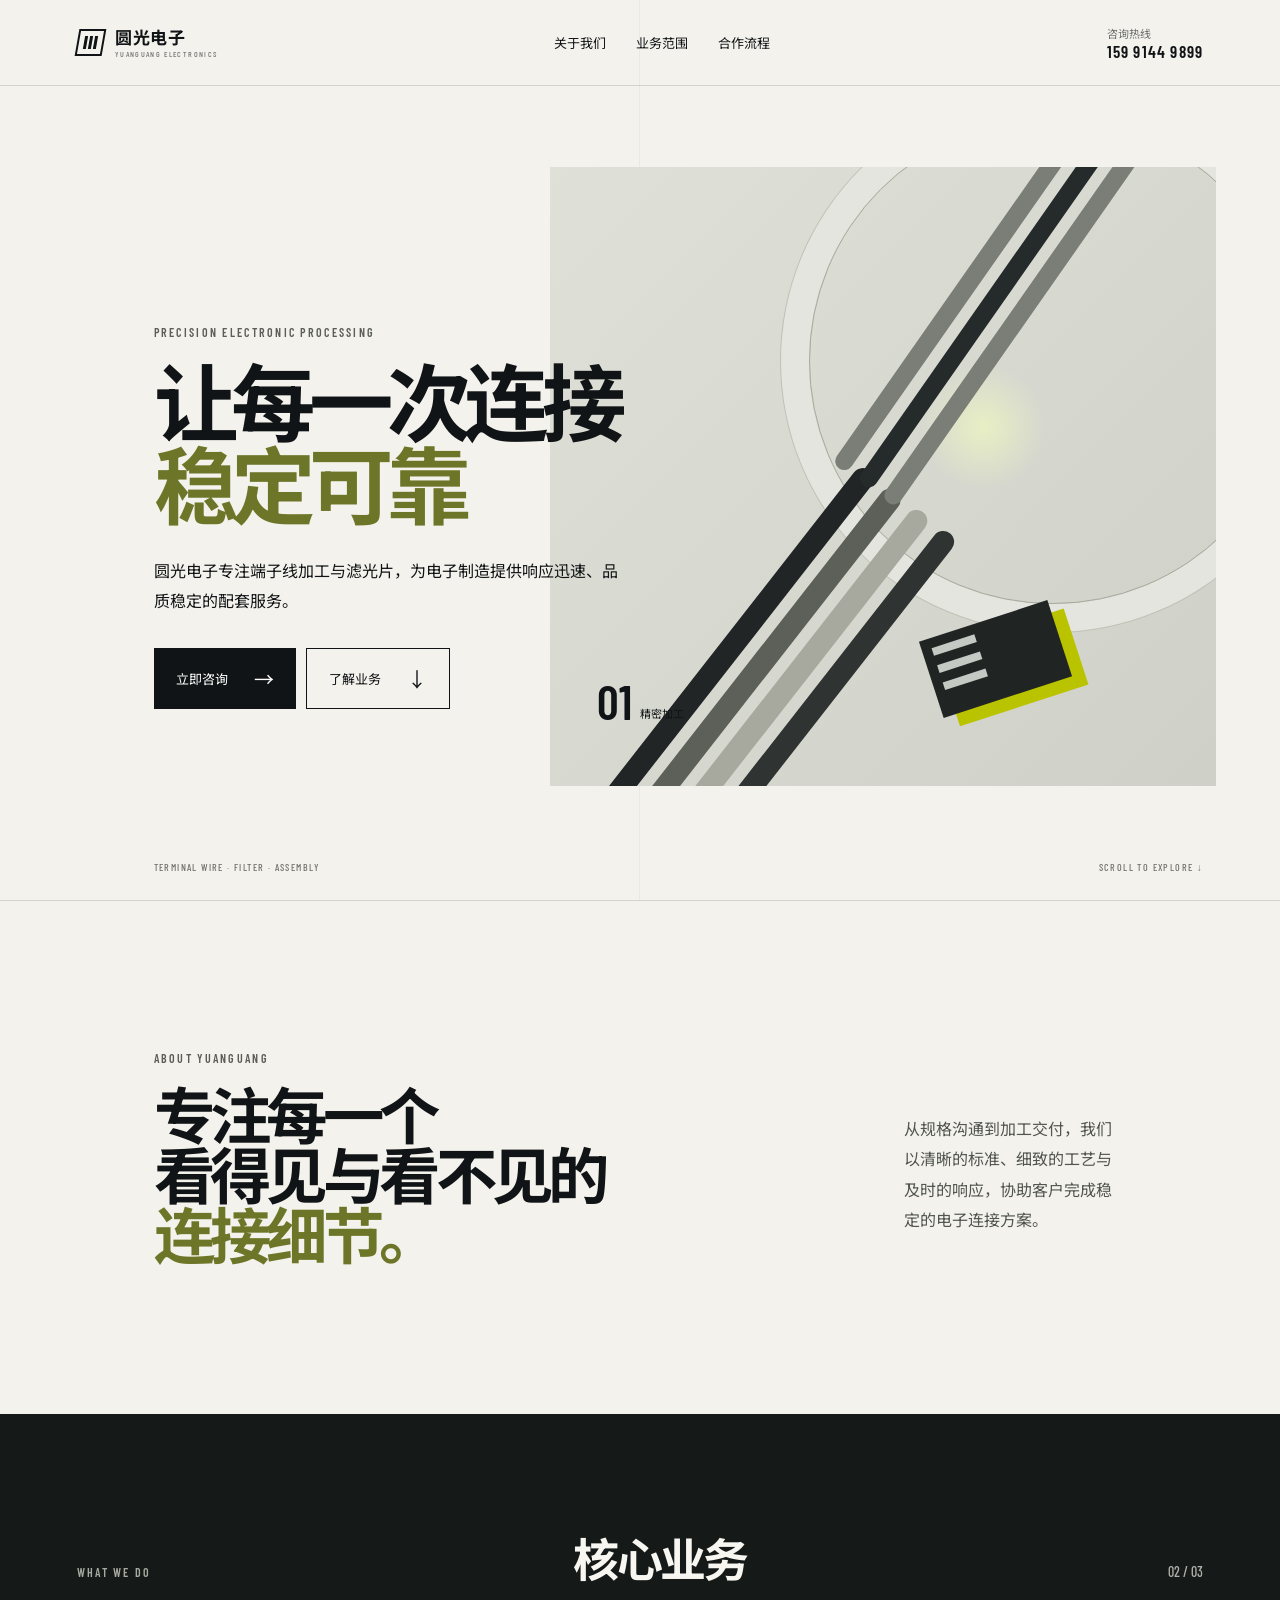
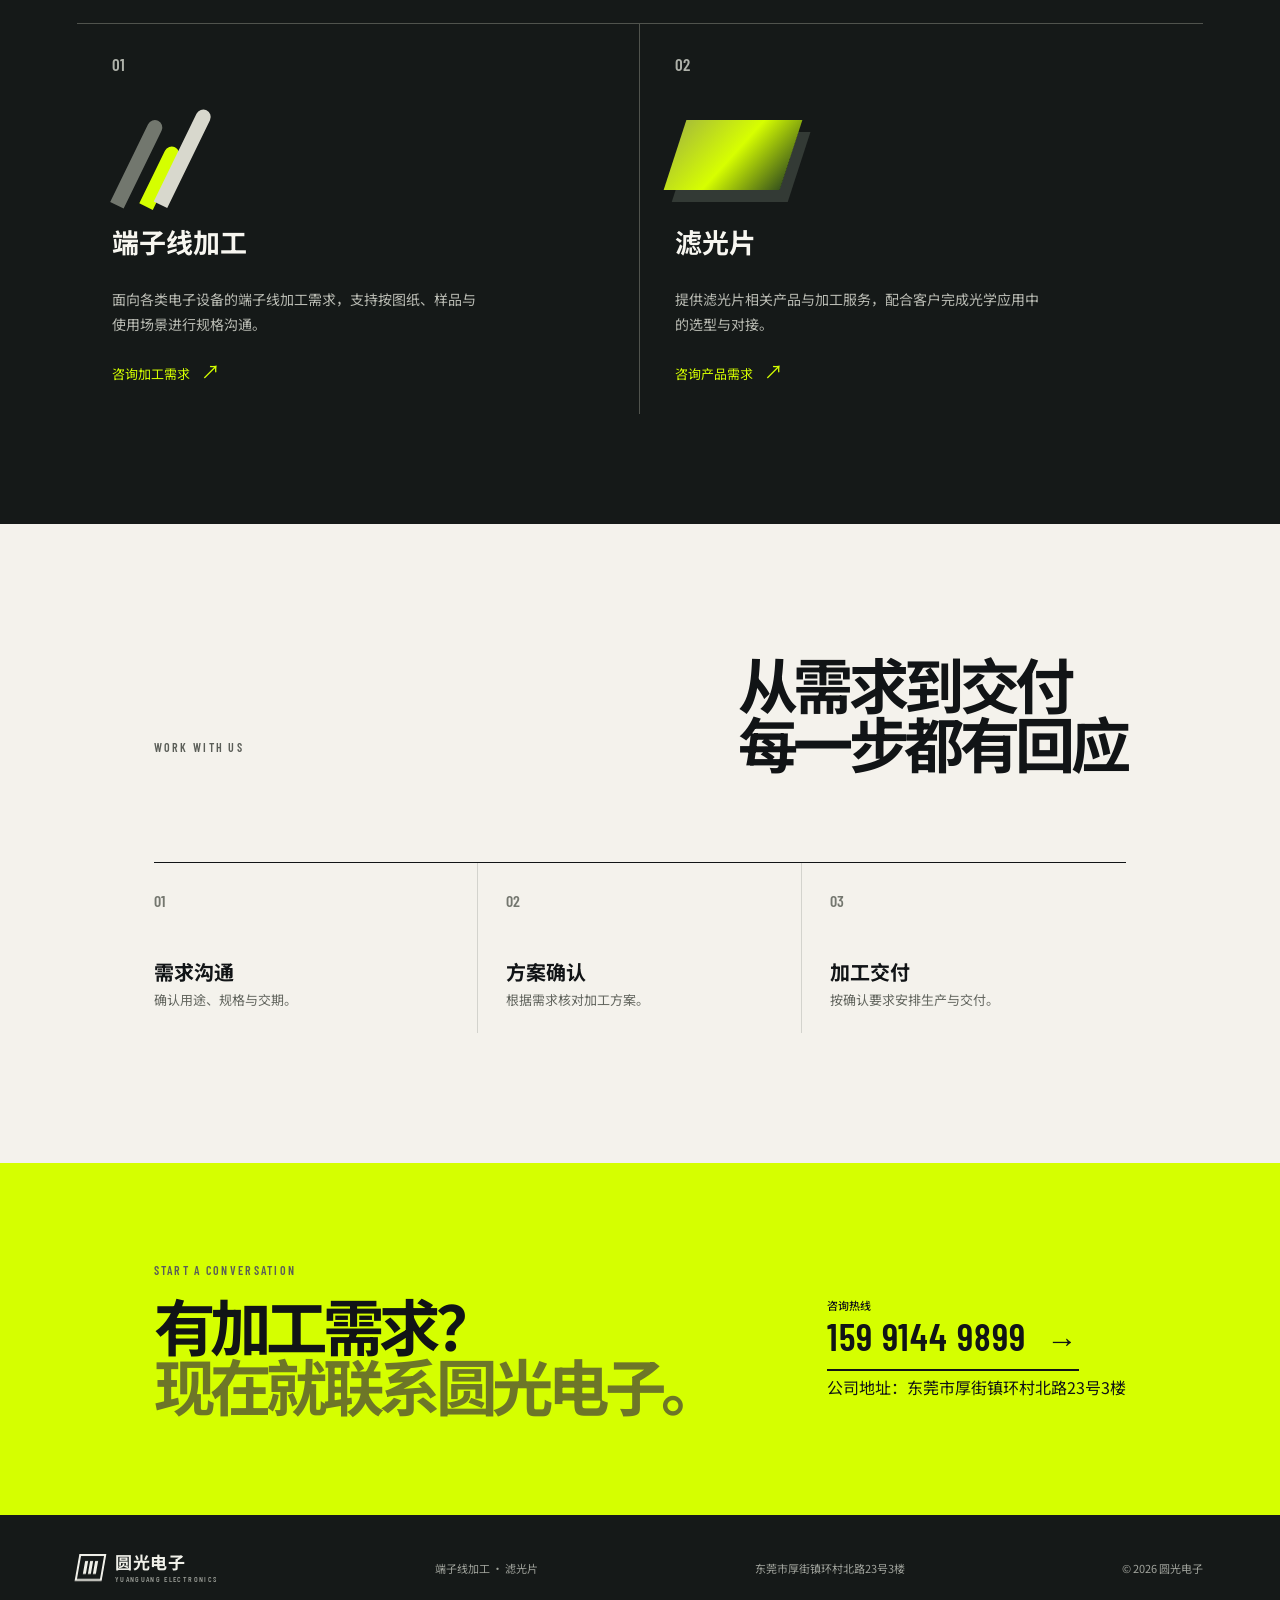
==== public/index.html @ ad180b0f "refactor: make public/ the deployable static site - move templates/ and static/ into public/, so the" ====
<!doctype html>
<html lang="zh-CN">
<head>
  <meta charset="utf-8">
  <meta name="viewport" content="width=device-width, initial-scale=1">
  <meta name="description" content="圆光电子专注端子线加工与滤光片，为电子制造提供稳定可靠的配套服务。">
  <title>圆光电子｜端子线加工 · 滤光片</title>
  <meta name="theme-color" content="#f4f2ec">
  <meta property="og:type" content="website">
  <meta property="og:site_name" content="圆光电子">
  <meta property="og:title" content="圆光电子｜端子线加工 · 滤光片">
  <meta property="og:description" content="圆光电子专注端子线加工与滤光片，为电子制造提供响应迅速、品质稳定的配套服务。">
  <meta property="og:locale" content="zh_CN">
  <script type="application/ld+json">
  {
    "@context": "https://schema.org",
    "@type": "LocalBusiness",
    "name": "圆光电子",
    "description": "端子线加工与滤光片，为电子制造提供配套服务。",
    "telephone": "+86-159-9144-9899",
    "address": {
      "@type": "PostalAddress",
      "addressCountry": "CN",
      "addressRegion": "广东省",
      "addressLocality": "东莞市",
      "streetAddress": "厚街镇环村北路23号3楼"
    }
  }
  </script>
  <link rel="icon" href="/static/favicon.svg" type="image/svg+xml">
  <link rel="preconnect" href="https://fonts.googleapis.com">
  <link rel="preconnect" href="https://fonts.gstatic.com" crossorigin>
  <link href="https://fonts.googleapis.com/css2?family=Barlow+Condensed:wght@500;600;700&family=Noto+Sans+SC:wght@400;500;600;700&display=swap" rel="stylesheet">
  <link rel="stylesheet" href="/static/style.css">
</head>
<body>
  <div class="page-grid"></div>
  <header class="site-header">
    <a class="brand" href="#top" aria-label="圆光电子首页">
      <span class="brand-mark"><i></i><i></i><i></i></span>
      <span>圆光电子 <small>YUANGUANG ELECTRONICS</small></span>
    </a>
    <nav aria-label="主导航">
      <a href="#about">关于我们</a><a href="#services">业务范围</a><a href="#process">合作流程</a>
    </nav>
    <a class="header-phone" href="tel:15991449899">咨询热线 <b>159 9144 9899</b></a>
  </header>

  <main id="top">
    <section class="hero">
      <div class="hero-copy">
        <p class="eyebrow">PRECISION ELECTRONIC PROCESSING</p>
        <h1>让每一次连接<br><em>稳定可靠</em></h1>
        <p class="intro">圆光电子专注端子线加工与滤光片，为电子制造提供响应迅速、品质稳定的配套服务。</p>
        <div class="hero-actions">
          <a class="button primary" href="tel:15991449899">立即咨询 <span>→</span></a>
          <a class="button quiet" href="#services">了解业务 <span>↓</span></a>
        </div>
      </div>
      <div class="hero-visual" aria-hidden="true">
        <div class="orb"></div>
        <div class="cable cable-a"><span></span><span></span><span></span><span></span></div>
        <div class="cable cable-b"><span></span><span></span><span></span></div>
        <div class="terminal"><div></div><div></div><div></div></div>
        <div class="measure"><b>01</b><span>精密加工</span></div>
      </div>
      <div class="hero-footer"><span>TERMINAL WIRE · FILTER · ASSEMBLY</span><span>SCROLL TO EXPLORE ↓</span></div>
    </section>

    <section class="statement" id="about">
      <p class="eyebrow">ABOUT YUANGUANG</p>
      <div><h2>专注每一个<br>看得见与看不见的<br><strong>连接细节。</strong></h2><p>从规格沟通到加工交付，我们以清晰的标准、细致的工艺与及时的响应，协助客户完成稳定的电子连接方案。</p></div>
    </section>

    <section class="services" id="services">
      <div class="section-title"><p class="eyebrow">WHAT WE DO</p><h2>核心业务</h2><span>02 / 03</span></div>
      <div class="service-list">
        <article class="service-card"><div class="number">01</div><div class="service-icon wire-icon"><i></i><i></i><i></i></div><h3>端子线加工</h3><p>面向各类电子设备的端子线加工需求，支持按图纸、样品与使用场景进行规格沟通。</p><a href="tel:15991449899">咨询加工需求 <span>↗</span></a></article>
        <article class="service-card featured"><div class="number">02</div><div class="service-icon filter-icon"><i></i></div><h3>滤光片</h3><p>提供滤光片相关产品与加工服务，配合客户完成光学应用中的选型与对接。</p><a href="tel:15991449899">咨询产品需求 <span>↗</span></a></article>
      </div>
    </section>

    <section class="process" id="process">
      <div class="process-heading"><p class="eyebrow">WORK WITH US</p><h2>从需求到交付<br>每一步都有回应</h2></div>
      <ol><li><span>01</span><h3>需求沟通</h3><p>确认用途、规格与交期。</p></li><li><span>02</span><h3>方案确认</h3><p>根据需求核对加工方案。</p></li><li><span>03</span><h3>加工交付</h3><p>按确认要求安排生产与交付。</p></li></ol>
    </section>

    <section class="contact">
      <div><p class="eyebrow">START A CONVERSATION</p><h2>有加工需求？<br><em>现在就联系圆光电子。</em></h2></div>
      <div><a href="tel:15991449899" class="contact-number"><span>咨询热线</span>159 9144 9899 <b>→</b></a><p class="address">公司地址：东莞市厚街镇环村北路23号3楼</p></div>
    </section>
  </main>
  <footer><a class="brand" href="#top"><span class="brand-mark"><i></i><i></i><i></i></span><span>圆光电子 <small>YUANGUANG ELECTRONICS</small></span></a><p>端子线加工 · 滤光片</p><p>东莞市厚街镇环村北路23号3楼</p><p>© 2026 圆光电子</p></footer>
</body>
</html>
---- static/style.css ----
:root{--ink:#111416;--paper:#f4f2ec;--acid:#d5ff00;--muted:#6c706c;--line:#d3d3cd}*{box-sizing:border-box}html{scroll-behavior:smooth}body{margin:0;background:var(--paper);color:var(--ink);font-family:"Noto Sans SC",sans-serif}.page-grid{position:fixed;inset:0;pointer-events:none;opacity:.22;background:linear-gradient(90deg,transparent 0,transparent calc(50% - 1px),#c5c6bd calc(50% - 1px),#c5c6bd 50%,transparent 50%),linear-gradient(#fff0 0 92%,#dadad4 92% 92.1%,#fff0 92.1%);background-size:100% 100%,100% 66px}.site-header{height:86px;display:flex;align-items:center;justify-content:space-between;padding:0 clamp(22px,6vw,94px);border-bottom:1px solid var(--line);position:relative;z-index:1}.brand{display:flex;align-items:center;gap:11px;color:inherit;text-decoration:none;font-size:17px;font-weight:700;letter-spacing:.05em;line-height:1}.brand small{display:block;color:#777;margin-top:5px;font:500 8px/1 "Barlow Condensed",sans-serif;letter-spacing:.17em}.brand-mark{width:27px;height:27px;border:2px solid var(--ink);display:flex;align-items:center;justify-content:center;gap:2px;transform:skew(-10deg)}.brand-mark i{width:3px;height:13px;background:var(--ink)}nav{display:flex;gap:30px}nav a{color:var(--ink);text-decoration:none;font-size:13px}.header-phone{font-size:11px;text-decoration:none;color:var(--muted)}.header-phone b{font:600 17px "Barlow Condensed",sans-serif;color:var(--ink);display:block;letter-spacing:.07em}.hero{min-height:calc(100vh - 86px);padding:clamp(60px,10vh,130px) clamp(22px,12vw,190px) 42px;position:relative;overflow:hidden;display:flex;align-items:center}.hero-copy{position:relative;z-index:1;width:min(660px,60%)}.eyebrow{font:600 12px "Barlow Condensed",sans-serif;letter-spacing:.19em;color:#5b5e58;margin:0 0 18px}.hero h1,.statement h2,.process h2,.contact h2{font-size:clamp(48px,6.6vw,105px);line-height:.98;letter-spacing:-.075em;margin:0;font-weight:700}.hero h1 em,.contact h2 em{font-style:normal;color:#6d7628}.intro{font-size:16px;line-height:1.9;max-width:465px;margin:32px 0}.hero-actions{display:flex;gap:10px}.button{padding:15px 22px;text-decoration:none;font-size:13px;display:flex;align-items:center;gap:26px}.button span{font-size:20px}.primary{background:var(--ink);color:white}.quiet{border:1px solid var(--ink);color:var(--ink)}.hero-visual{position:absolute;right:5%;width:52vw;height:76%;min-height:430px;top:10%;background:radial-gradient(circle at 65% 42%,#e8efc4,transparent 11%),linear-gradient(135deg,#dfe1d8,#cfd0c7);overflow:hidden}.orb{width:38vw;height:38vw;max-width:560px;max-height:560px;border:1px solid #a7aa9b;border-radius:50%;position:absolute;right:-12%;top:-8%;box-shadow:0 0 0 28px #e5e5df,0 0 0 29px #bfc2b6}.cable{position:absolute;display:flex;gap:12px}.cable span{display:block;width:22px;background:#212526;border-radius:15px}.cable-a{height:76%;bottom:-22%;left:23%;transform:rotate(38deg)}.cable-a span:nth-child(1){height:110%}.cable-a span:nth-child(2){height:85%;background:#5c6058}.cable-a span:nth-child(3){height:120%;background:#a7a99e}.cable-a span:nth-child(4){height:96%;background:#2f3433}.cable-b{height:72%;right:24%;top:-20%;transform:rotate(35deg)}.cable-b span{height:110%;width:18px;background:#7a7e76}.cable-b span:nth-child(2){background:#252a2a}.terminal{position:absolute;bottom:14%;right:23%;width:135px;height:80px;background:#202524;transform:rotate(-18deg);box-shadow:13px 13px 0 #bac300}.terminal div{height:8px;width:45px;background:#c4c9c4;margin:10px}.measure{position:absolute;left:7%;bottom:9%;display:flex;align-items:end;gap:8px}.measure b{font:600 48px "Barlow Condensed"}.measure span{font-size:11px;margin-bottom:9px}.hero-footer{position:absolute;bottom:27px;left:clamp(22px,12vw,190px);right:clamp(22px,6vw,94px);display:flex;justify-content:space-between;font:500 10px "Barlow Condensed";letter-spacing:.14em;color:#71736d}.statement{padding:150px clamp(22px,12vw,190px);border-top:1px solid var(--line)}.statement>div{display:grid;grid-template-columns:1.6fr .55fr;gap:8vw}.statement h2{font-size:clamp(37px,4.8vw,74px)}.statement h2 strong{color:#6d7628}.statement div>p{line-height:1.9;color:#51554f;padding-top:14px}.services{background:#151918;color:#f7f6f0;padding:110px clamp(22px,6vw,94px)}.services .eyebrow{color:#a7aaa0}.section-title{display:flex;align-items:baseline;justify-content:space-between;border-bottom:1px solid #50534d;padding-bottom:26px}.section-title h2{font-size:46px;margin:0;letter-spacing:-.06em}.section-title span{font:500 14px "Barlow Condensed";color:#afb1aa}.service-list{display:grid;grid-template-columns:1fr 1fr}.service-card{min-height:390px;padding:30px 35px;border-right:1px solid #50534d;position:relative;display:flex;flex-direction:column}.service-card:last-child{border:none}.number{font:600 17px "Barlow Condensed";color:#aeb1a9}.service-icon{height:110px;margin:26px 0 12px}.wire-icon{display:flex;align-items:end;gap:8px;padding-left:18px}.wire-icon i{height:94px;width:15px;background:#72776e;border-radius:9px 9px 0 0;transform:rotate(26deg)}.wire-icon i:nth-child(2){height:66px;background:var(--acid)}.wire-icon i:nth-child(3){height:105px;background:#d8d8cd}.filter-icon{display:flex;align-items:center}.filter-icon i{width:116px;height:70px;background:linear-gradient(120deg,#a9bf36,#d7ff00 50%,#38541c);transform:skew(-18deg);box-shadow:12px 12px 0 #333a35}.service-card h3{font-size:27px;margin:0 0 12px}.service-card p{max-width:370px;color:#b9bbb3;font-size:14px;line-height:1.8}.service-card a{color:var(--acid);font-size:13px;text-decoration:none;margin-top:auto}.service-card a span{font-size:19px;margin-left:8px}.process{padding:130px clamp(22px,12vw,190px)}.process-heading{display:flex;justify-content:space-between;align-items:end}.process h2{font-size:clamp(39px,4.7vw,70px)}.process ol{list-style:none;padding:0;margin:90px 0 0;display:grid;grid-template-columns:repeat(3,1fr);border-top:1px solid var(--ink)}.process li{padding:25px 25px 18px 0;border-right:1px solid var(--line);min-height:170px}.process li+li{padding-left:28px}.process li:last-child{border:none}.process li span{font:600 16px "Barlow Condensed";color:#74776f}.process h3{font-size:20px;margin:45px 0 4px}.process li p{font-size:13px;color:#63665f;margin:0}.contact{background:var(--acid);padding:100px clamp(22px,12vw,190px);display:flex;justify-content:space-between;align-items:end}.contact h2{font-size:clamp(40px,4.8vw,72px)}.contact-number{color:var(--ink);text-decoration:none;font:600 clamp(29px,3vw,47px) "Barlow Condensed";letter-spacing:.025em;border-bottom:2px solid var(--ink);padding-bottom:10px}.contact-number span{font:500 11px "Noto Sans SC";display:block;letter-spacing:0}.contact-number b{font-size:.8em;margin-left:12px}footer{background:#151918;color:#f0f0e9;padding:34px clamp(22px,6vw,94px);display:flex;align-items:center;justify-content:space-between}footer .brand-mark{border-color:#f0f0e9}footer .brand-mark i{background:#f0f0e9}footer .brand small{color:#a0a39c}footer p{font-size:11px;color:#a0a39c}
@media(max-width:760px){.site-header{height:70px}.site-header nav,.header-phone{display:none}.hero{min-height:640px;padding:70px 24px 70px;align-items:start}.hero-copy{width:100%}.hero h1{font-size:56px}.hero-visual{width:105vw;height:50%;right:-46%;top:47%;opacity:.82}.intro{font-size:14px;max-width:350px}.hero-footer{left:24px;right:24px}.hero-footer span:first-child{display:none}.statement{padding:85px 24px}.statement>div{display:block}.statement div>p{max-width:420px}.services{padding:75px 24px}.section-title h2{font-size:38px}.service-list{display:block}.service-card{min-height:335px;border-right:0;border-bottom:1px solid #50534d;padding:25px 0}.process{padding:80px 24px}.process-heading{display:block}.process ol{margin-top:50px;display:block}.process li,.process li+li{min-height:0;padding:20px 0;border-right:0;border-bottom:1px solid var(--line)}.process h3{margin:20px 0 4px}.contact{padding:75px 24px;display:block}.contact-number{display:inline-block;margin-top:45px;font-size:34px}footer{display:block}footer p{margin-top:22px}}
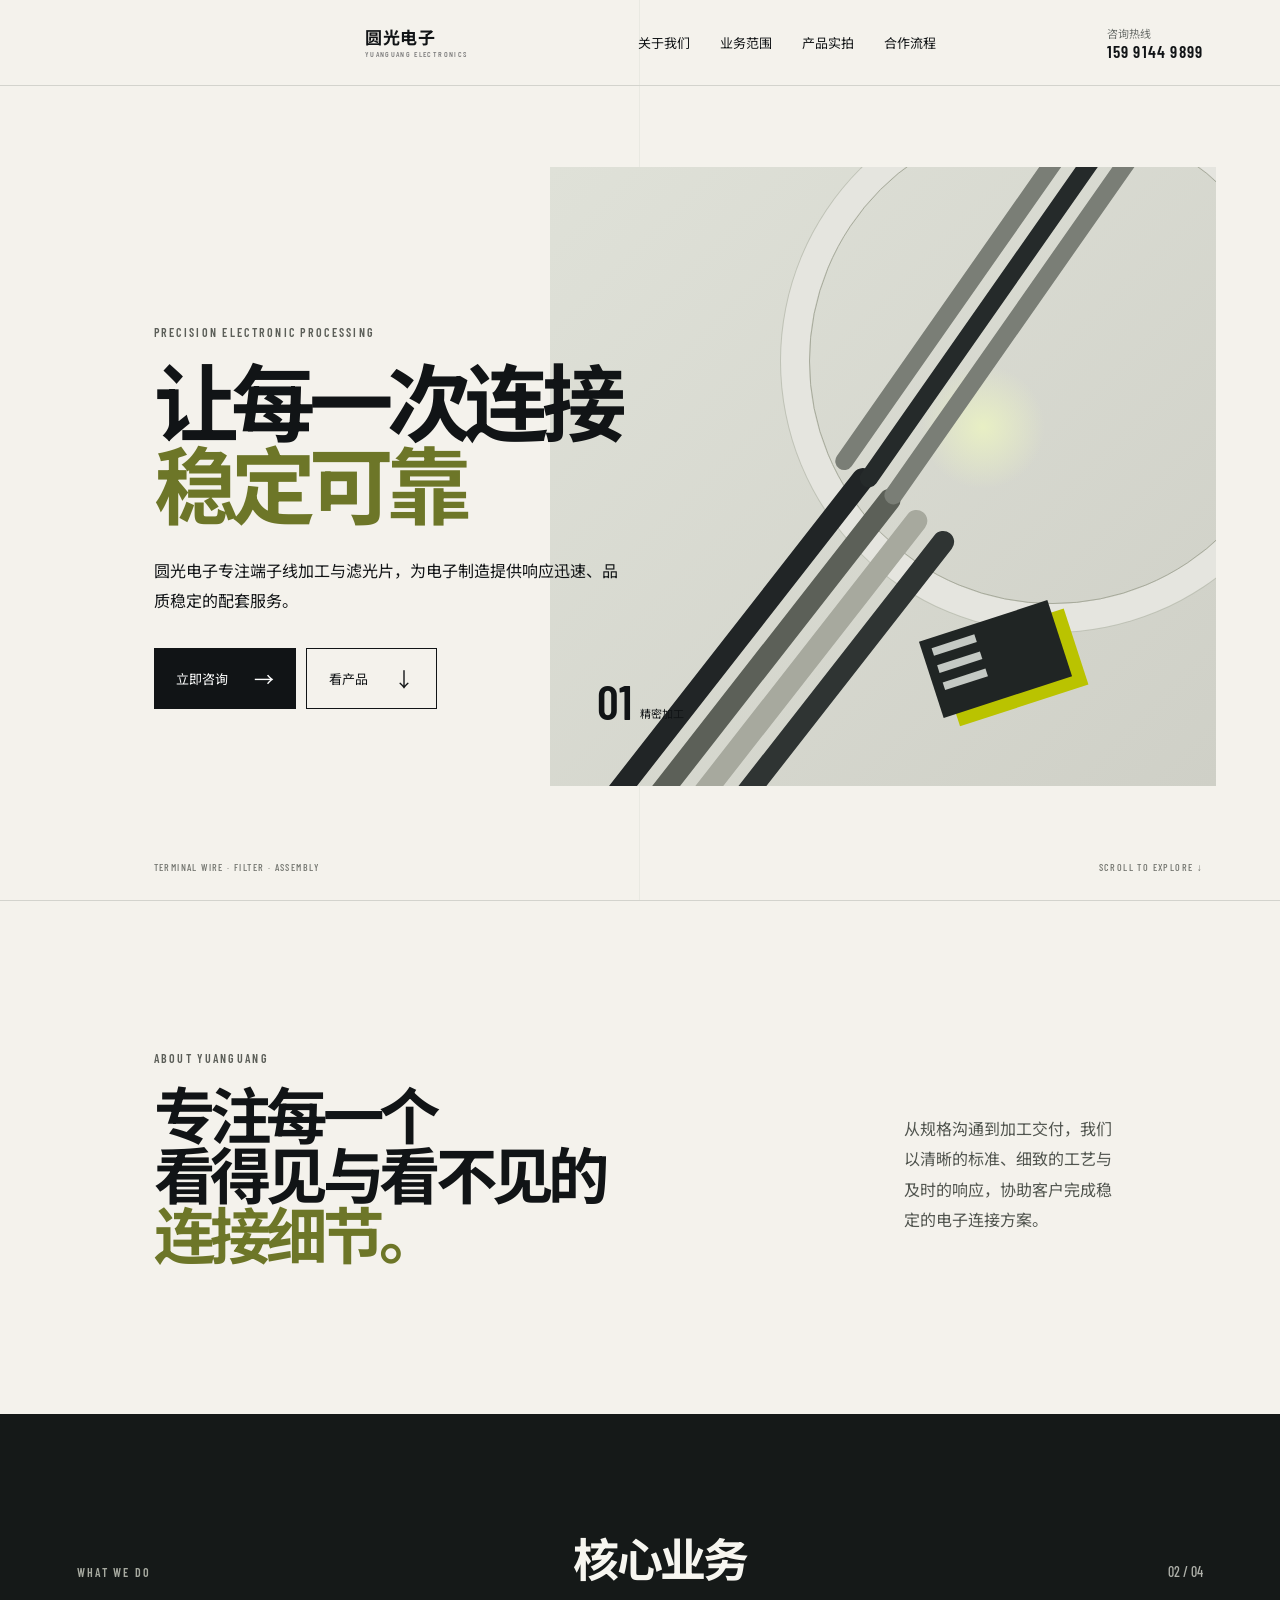
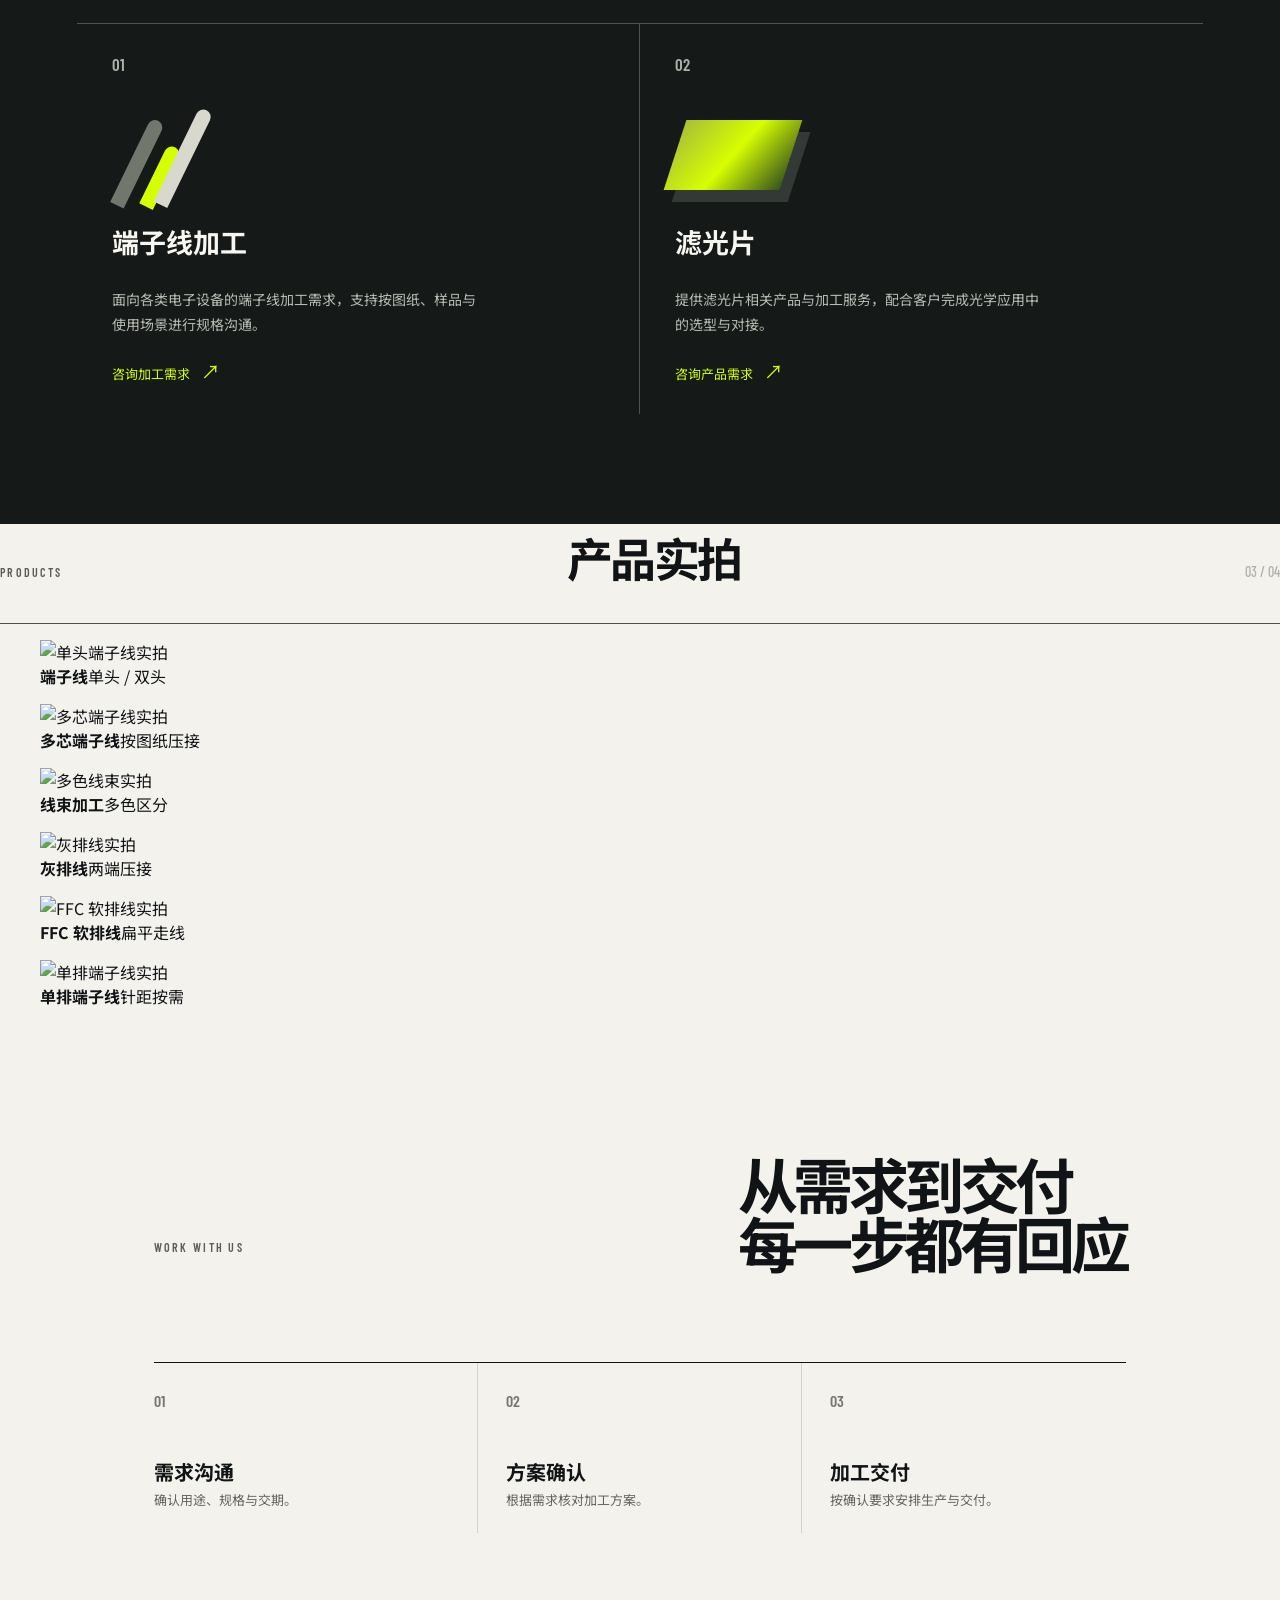
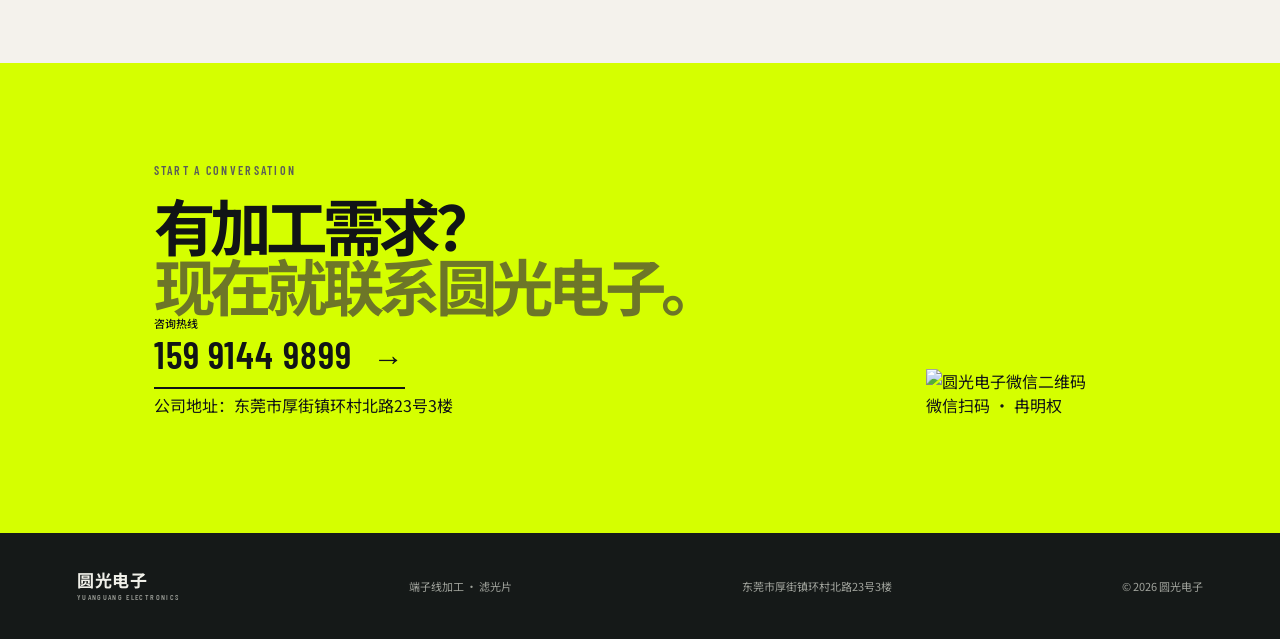
==== commit 783d4f93: "feat: add product photography, real logo and WeChat QR - process the WeChat exports into web assets:" ====
--- a/public/index.html
+++ b/public/index.html
@@ -1,16 +1,24 @@
-<!doctype html>
+﻿<!doctype html>
 <html lang="zh-CN">
 <head>
   <meta charset="utf-8">
   <meta name="viewport" content="width=device-width, initial-scale=1">
   <meta name="description" content="圆光电子专注端子线加工与滤光片，为电子制造提供稳定可靠的配套服务。">
   <title>圆光电子｜端子线加工 · 滤光片</title>
+  <link rel="canonical" href="https://yuanguang-r.com/">
   <meta name="theme-color" content="#f4f2ec">
   <meta property="og:type" content="website">
+  <meta property="og:url" content="https://yuanguang-r.com/">
   <meta property="og:site_name" content="圆光电子">
   <meta property="og:title" content="圆光电子｜端子线加工 · 滤光片">
   <meta property="og:description" content="圆光电子专注端子线加工与滤光片，为电子制造提供响应迅速、品质稳定的配套服务。">
   <meta property="og:locale" content="zh_CN">
+  <meta property="og:image" content="https://yuanguang-r.com/static/og-image.png">
+  <meta property="og:image:width" content="1200">
+  <meta property="og:image:height" content="630">
+  <meta property="og:image:alt" content="圆光电子 · 端子线加工 · 滤光片">
+  <meta name="twitter:card" content="summary_large_image">
+  <meta name="twitter:image" content="https://yuanguang-r.com/static/og-image.png">
   <script type="application/ld+json">
   {
     "@context": "https://schema.org",
@@ -18,6 +26,9 @@
     "name": "圆光电子",
     "description": "端子线加工与滤光片，为电子制造提供配套服务。",
     "telephone": "+86-159-9144-9899",
+    "url": "https://yuanguang-r.com/",
+    "logo": "https://yuanguang-r.com/static/img/logo.png",
+    "image": "https://yuanguang-r.com/static/img/terminal-xh-800.jpg",
     "address": {
       "@type": "PostalAddress",
       "addressCountry": "CN",
@@ -27,7 +38,8 @@
     }
   }
   </script>
-  <link rel="icon" href="/static/favicon.svg" type="image/svg+xml">
+  <link rel="icon" href="/static/img/favicon-32.png" sizes="32x32" type="image/png">
+  <link rel="apple-touch-icon" href="/static/img/apple-touch-icon.png">
   <link rel="preconnect" href="https://fonts.googleapis.com">
   <link rel="preconnect" href="https://fonts.gstatic.com" crossorigin>
   <link href="https://fonts.googleapis.com/css2?family=Barlow+Condensed:wght@500;600;700&family=Noto+Sans+SC:wght@400;500;600;700&display=swap" rel="stylesheet">
@@ -37,11 +49,11 @@
   <div class="page-grid"></div>
   <header class="site-header">
     <a class="brand" href="#top" aria-label="圆光电子首页">
-      <span class="brand-mark"><i></i><i></i><i></i></span>
+      <img class="brand-logo" src="/static/img/logo-mark.png" alt="圆光电子" width="277" height="275" decoding="async">
       <span>圆光电子 <small>YUANGUANG ELECTRONICS</small></span>
     </a>
     <nav aria-label="主导航">
-      <a href="#about">关于我们</a><a href="#services">业务范围</a><a href="#process">合作流程</a>
+      <a href="#about">关于我们</a><a href="#services">业务范围</a><a href="#products">产品实拍</a><a href="#process">合作流程</a>
     </nav>
     <a class="header-phone" href="tel:15991449899">咨询热线 <b>159 9144 9899</b></a>
   </header>
@@ -54,7 +66,7 @@
         <p class="intro">圆光电子专注端子线加工与滤光片，为电子制造提供响应迅速、品质稳定的配套服务。</p>
         <div class="hero-actions">
           <a class="button primary" href="tel:15991449899">立即咨询 <span>→</span></a>
-          <a class="button quiet" href="#services">了解业务 <span>↓</span></a>
+          <a class="button quiet" href="#products">看产品 <span>↓</span></a>
         </div>
       </div>
       <div class="hero-visual" aria-hidden="true">
@@ -73,10 +85,40 @@
     </section>
 
     <section class="services" id="services">
-      <div class="section-title"><p class="eyebrow">WHAT WE DO</p><h2>核心业务</h2><span>02 / 03</span></div>
+      <div class="section-title"><p class="eyebrow">WHAT WE DO</p><h2>核心业务</h2><span>02 / 04</span></div>
       <div class="service-list">
         <article class="service-card"><div class="number">01</div><div class="service-icon wire-icon"><i></i><i></i><i></i></div><h3>端子线加工</h3><p>面向各类电子设备的端子线加工需求，支持按图纸、样品与使用场景进行规格沟通。</p><a href="tel:15991449899">咨询加工需求 <span>↗</span></a></article>
         <article class="service-card featured"><div class="number">02</div><div class="service-icon filter-icon"><i></i></div><h3>滤光片</h3><p>提供滤光片相关产品与加工服务，配合客户完成光学应用中的选型与对接。</p><a href="tel:15991449899">咨询产品需求 <span>↗</span></a></article>
+      </div>
+    </section>
+
+    <section class="products" id="products">
+      <div class="section-title"><p class="eyebrow">PRODUCTS</p><h2>产品实拍</h2><span>03 / 04</span></div>
+      <div class="product-grid">
+        <figure class="product">
+          <img src="/static/img/terminal-xh-800.jpg" srcset="/static/img/terminal-xh-400.jpg 400w, /static/img/terminal-xh-800.jpg 800w" sizes="(max-width:760px) 44vw, 30vw" width="800" height="800" loading="lazy" decoding="async" alt="单头端子线实拍">
+          <figcaption><b>端子线</b><span>单头 / 双头</span></figcaption>
+        </figure>
+        <figure class="product">
+          <img src="/static/img/terminal-multi-800.jpg" srcset="/static/img/terminal-multi-400.jpg 400w, /static/img/terminal-multi-800.jpg 800w" sizes="(max-width:760px) 44vw, 30vw" width="800" height="800" loading="lazy" decoding="async" alt="多芯端子线实拍">
+          <figcaption><b>多芯端子线</b><span>按图纸压接</span></figcaption>
+        </figure>
+        <figure class="product">
+          <img src="/static/img/wire-harness-800.jpg" srcset="/static/img/wire-harness-400.jpg 400w, /static/img/wire-harness-800.jpg 800w" sizes="(max-width:760px) 44vw, 30vw" width="800" height="800" loading="lazy" decoding="async" alt="多色线束实拍">
+          <figcaption><b>线束加工</b><span>多色区分</span></figcaption>
+        </figure>
+        <figure class="product">
+          <img src="/static/img/flat-cable-800.jpg" srcset="/static/img/flat-cable-400.jpg 400w, /static/img/flat-cable-800.jpg 800w" sizes="(max-width:760px) 44vw, 30vw" width="800" height="800" loading="lazy" decoding="async" alt="灰排线实拍">
+          <figcaption><b>灰排线</b><span>两端压接</span></figcaption>
+        </figure>
+        <figure class="product">
+          <img src="/static/img/ffc-ribbon-800.jpg" srcset="/static/img/ffc-ribbon-400.jpg 400w, /static/img/ffc-ribbon-800.jpg 800w" sizes="(max-width:760px) 44vw, 30vw" width="800" height="800" loading="lazy" decoding="async" alt="FFC 软排线实拍">
+          <figcaption><b>FFC 软排线</b><span>扁平走线</span></figcaption>
+        </figure>
+        <figure class="product">
+          <img src="/static/img/pin-header-800.jpg" srcset="/static/img/pin-header-400.jpg 400w, /static/img/pin-header-800.jpg 800w" sizes="(max-width:760px) 44vw, 30vw" width="800" height="800" loading="lazy" decoding="async" alt="单排端子线实拍">
+          <figcaption><b>单排端子线</b><span>针距按需</span></figcaption>
+        </figure>
       </div>
     </section>
 
@@ -85,11 +127,19 @@
       <ol><li><span>01</span><h3>需求沟通</h3><p>确认用途、规格与交期。</p></li><li><span>02</span><h3>方案确认</h3><p>根据需求核对加工方案。</p></li><li><span>03</span><h3>加工交付</h3><p>按确认要求安排生产与交付。</p></li></ol>
     </section>
 
-    <section class="contact">
-      <div><p class="eyebrow">START A CONVERSATION</p><h2>有加工需求？<br><em>现在就联系圆光电子。</em></h2></div>
-      <div><a href="tel:15991449899" class="contact-number"><span>咨询热线</span>159 9144 9899 <b>→</b></a><p class="address">公司地址：东莞市厚街镇环村北路23号3楼</p></div>
+    <section class="contact" id="contact">
+      <div class="contact-main">
+        <p class="eyebrow">START A CONVERSATION</p>
+        <h2>有加工需求？<br><em>现在就联系圆光电子。</em></h2>
+        <a href="tel:15991449899" class="contact-number"><span>咨询热线</span>159 9144 9899 <b>→</b></a>
+        <p class="address">公司地址：东莞市厚街镇环村北路23号3楼</p>
+      </div>
+      <figure class="contact-qr">
+        <img src="/static/img/wechat-qr.png" alt="圆光电子微信二维码" width="360" height="360" loading="lazy" decoding="async">
+        <figcaption>微信扫码 · 冉明权</figcaption>
+      </figure>
     </section>
   </main>
-  <footer><a class="brand" href="#top"><span class="brand-mark"><i></i><i></i><i></i></span><span>圆光电子 <small>YUANGUANG ELECTRONICS</small></span></a><p>端子线加工 · 滤光片</p><p>东莞市厚街镇环村北路23号3楼</p><p>© 2026 圆光电子</p></footer>
+  <footer><a class="brand" href="#top"><span>圆光电子 <small>YUANGUANG ELECTRONICS</small></span></a><p>端子线加工 · 滤光片</p><p>东莞市厚街镇环村北路23号3楼</p><p>© 2026 圆光电子</p></footer>
 </body>
 </html>
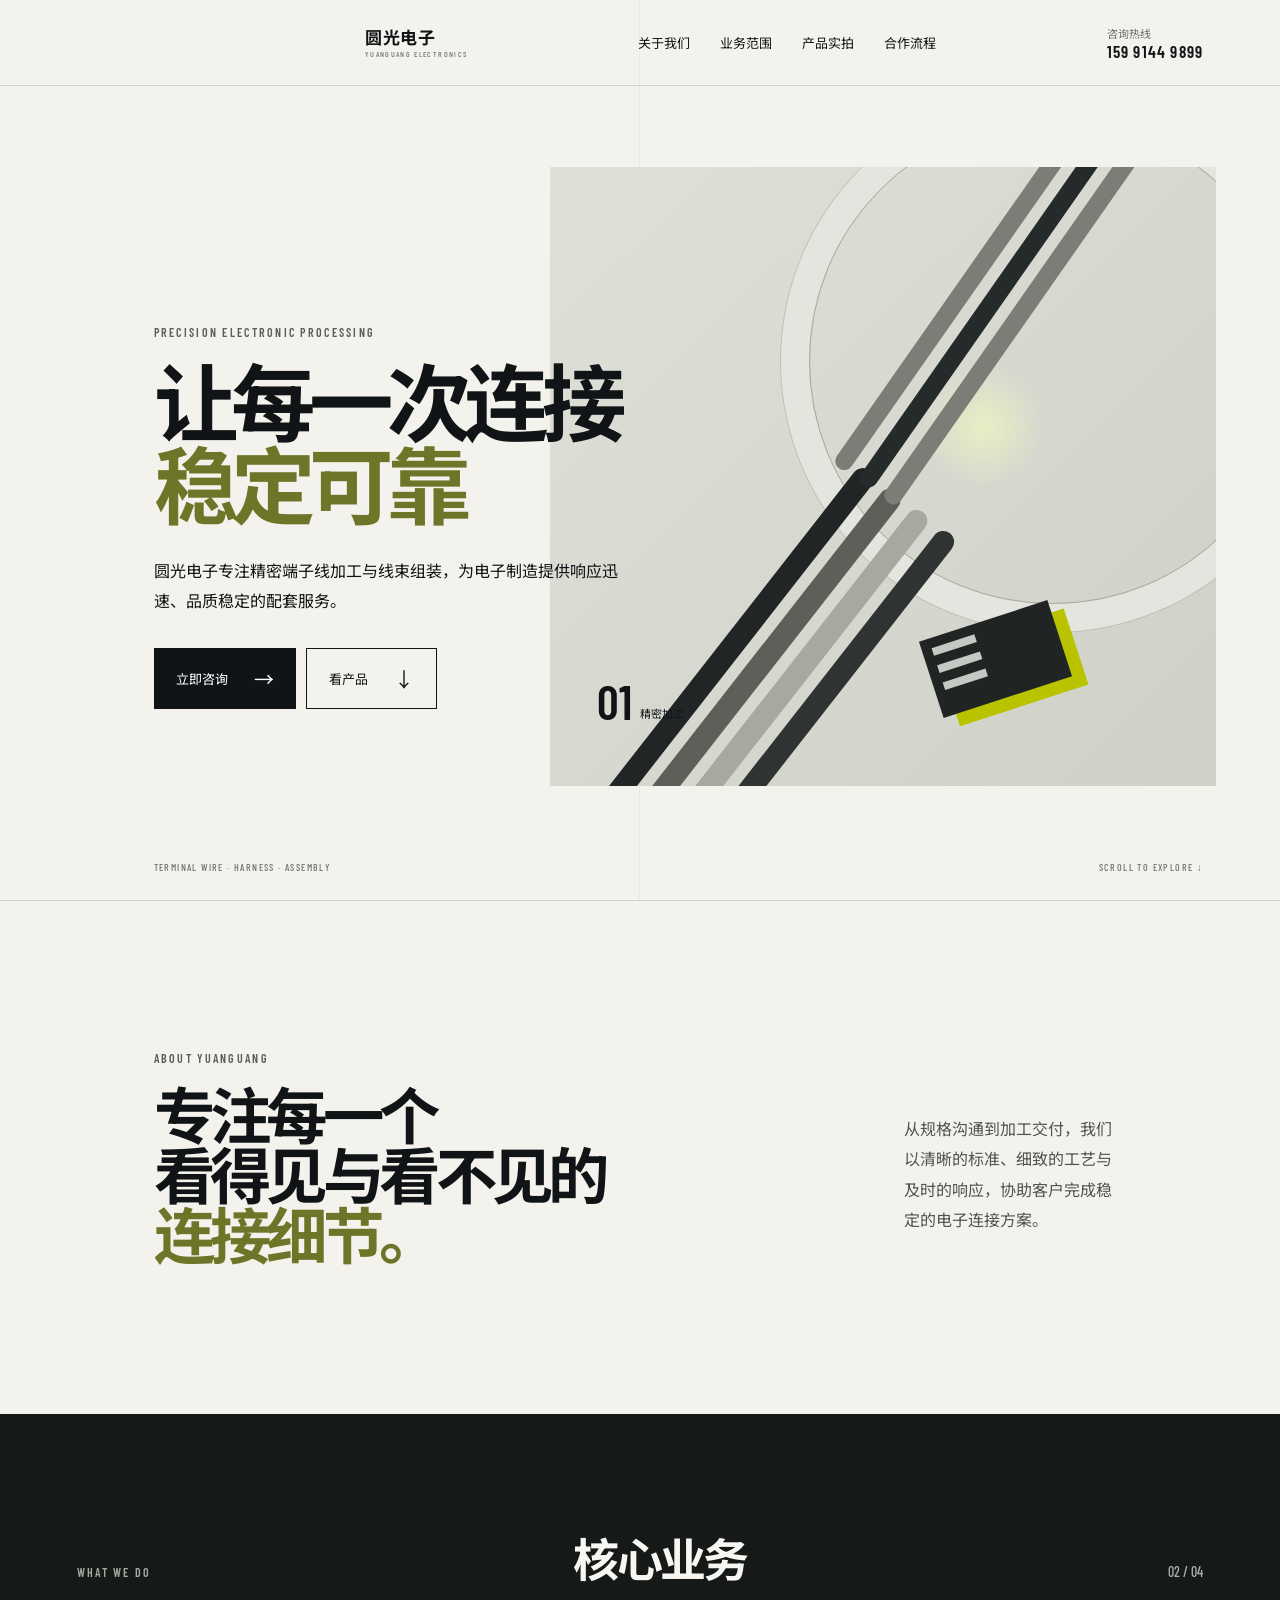
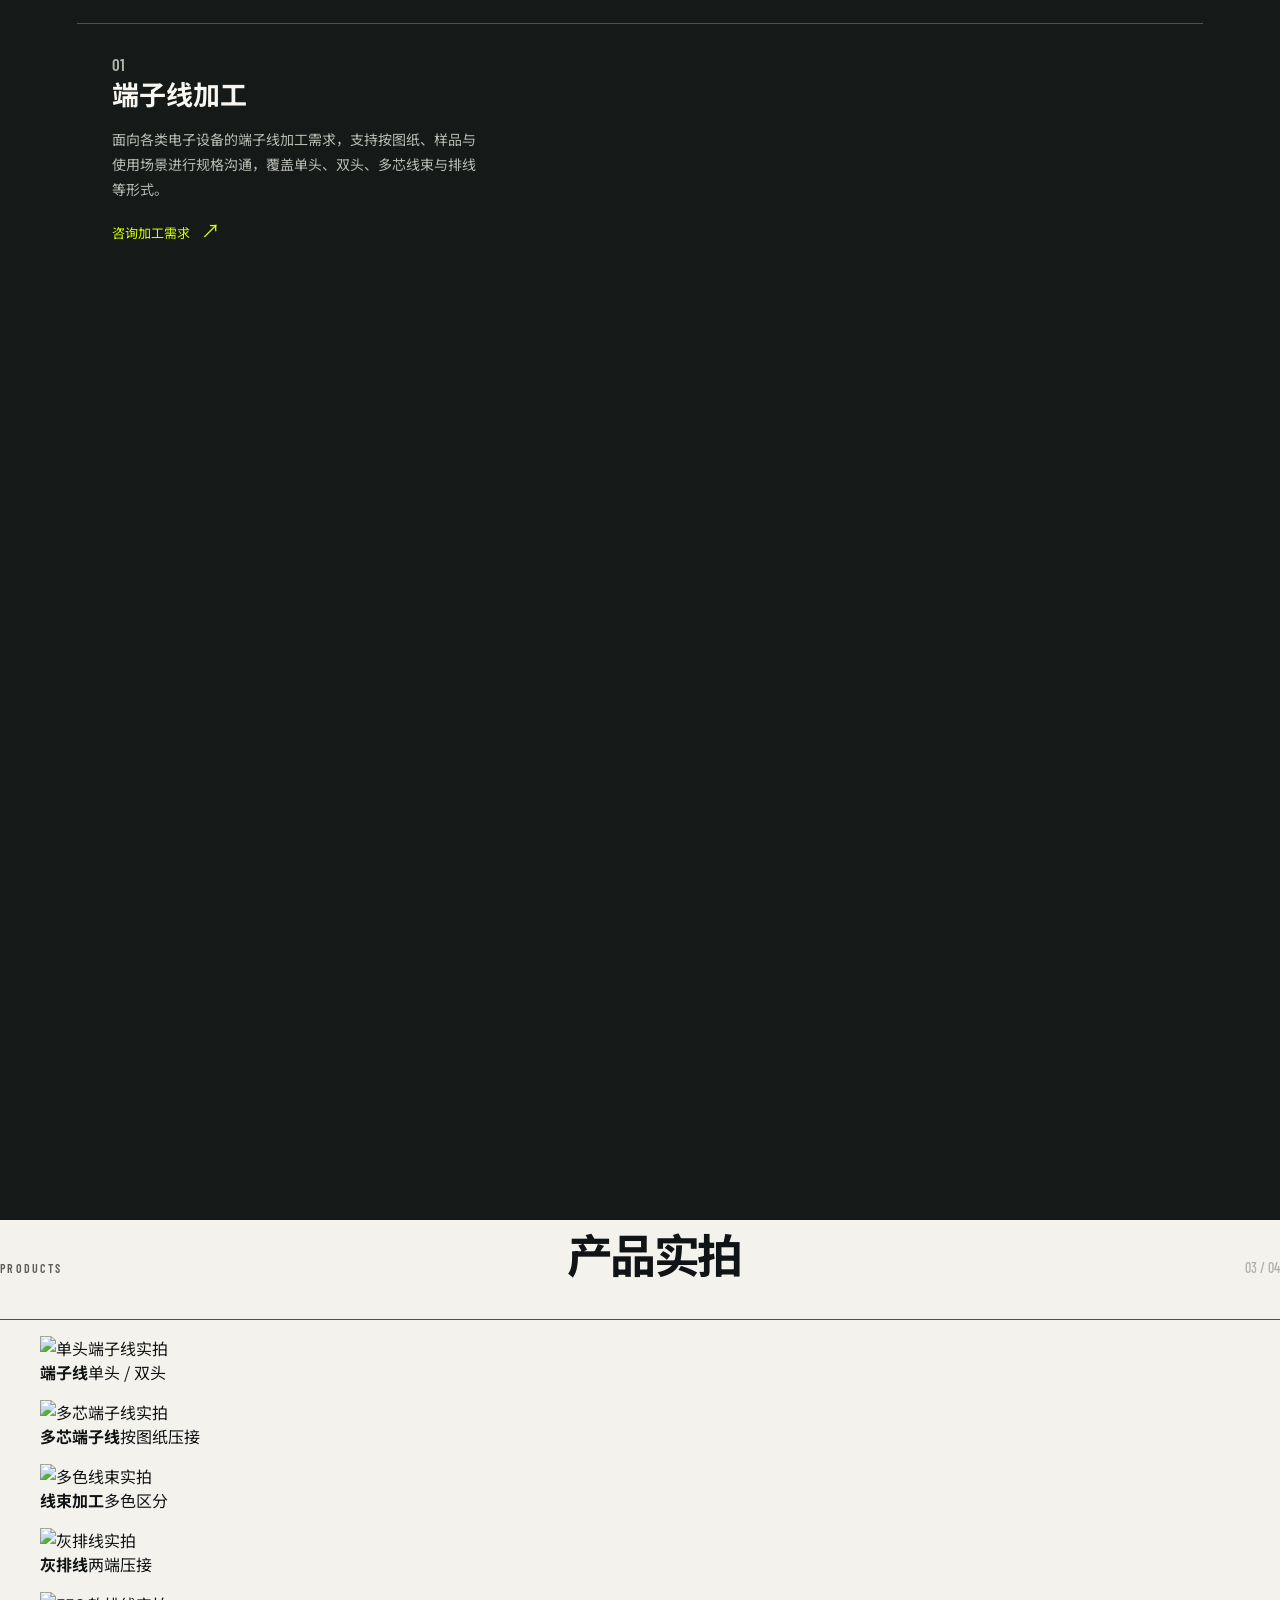
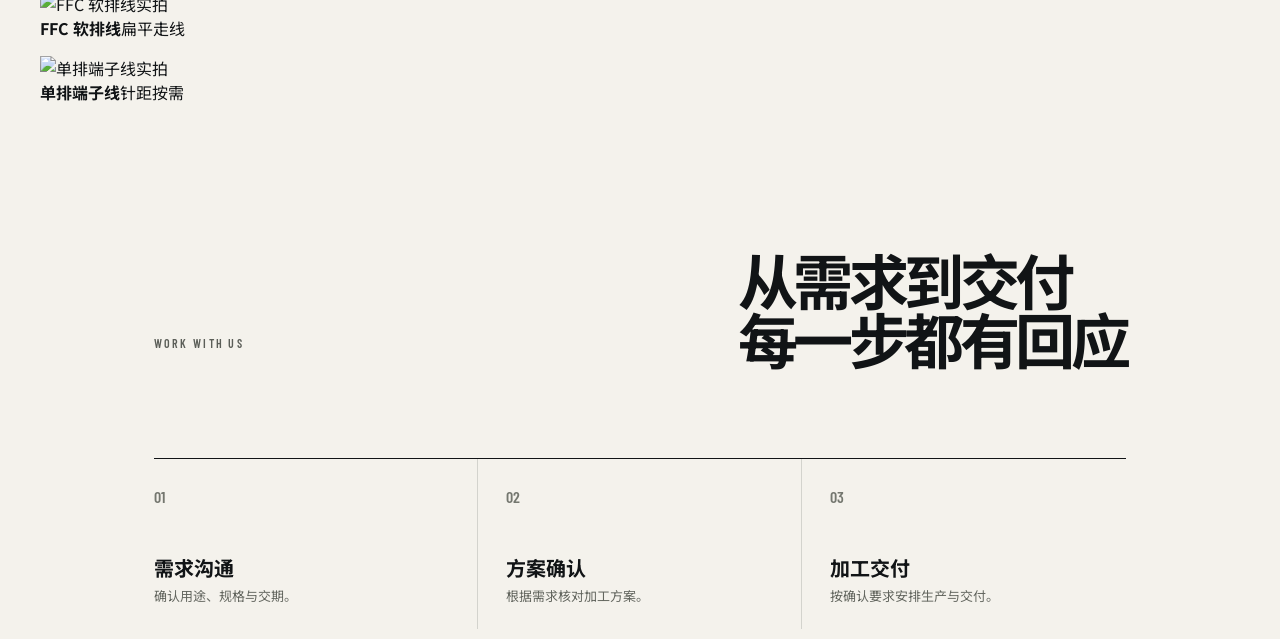
==== commit 43750ec3: "feat: drop the optical filter business line - remove the 滤光片 service card, copy, footer line and 404" ====
--- a/public/index.html
+++ b/public/index.html
@@ -3,20 +3,20 @@
 <head>
   <meta charset="utf-8">
   <meta name="viewport" content="width=device-width, initial-scale=1">
-  <meta name="description" content="圆光电子专注端子线加工与滤光片，为电子制造提供稳定可靠的配套服务。">
-  <title>圆光电子｜端子线加工 · 滤光片</title>
+  <meta name="description" content="圆光电子专注精密端子线加工与线束组装，为电子制造提供稳定可靠的配套服务。">
+  <title>圆光电子｜精密端子线加工 · 线束组装</title>
   <link rel="canonical" href="https://yuanguang-r.com/">
   <meta name="theme-color" content="#f4f2ec">
   <meta property="og:type" content="website">
   <meta property="og:url" content="https://yuanguang-r.com/">
   <meta property="og:site_name" content="圆光电子">
-  <meta property="og:title" content="圆光电子｜端子线加工 · 滤光片">
-  <meta property="og:description" content="圆光电子专注端子线加工与滤光片，为电子制造提供响应迅速、品质稳定的配套服务。">
+  <meta property="og:title" content="圆光电子｜精密端子线加工 · 线束组装">
+  <meta property="og:description" content="圆光电子专注精密端子线加工与线束组装，为电子制造提供响应迅速、品质稳定的配套服务。">
   <meta property="og:locale" content="zh_CN">
   <meta property="og:image" content="https://yuanguang-r.com/static/og-image.png">
   <meta property="og:image:width" content="1200">
   <meta property="og:image:height" content="630">
-  <meta property="og:image:alt" content="圆光电子 · 端子线加工 · 滤光片">
+  <meta property="og:image:alt" content="圆光电子 · 端子线加工 · 线束组装">
   <meta name="twitter:card" content="summary_large_image">
   <meta name="twitter:image" content="https://yuanguang-r.com/static/og-image.png">
   <script type="application/ld+json">
@@ -24,7 +24,7 @@
     "@context": "https://schema.org",
     "@type": "LocalBusiness",
     "name": "圆光电子",
-    "description": "端子线加工与滤光片，为电子制造提供配套服务。",
+    "description": "精密端子线加工与线束组装，为电子制造提供配套服务。",
     "telephone": "+86-159-9144-9899",
     "url": "https://yuanguang-r.com/",
     "logo": "https://yuanguang-r.com/static/img/logo.png",
@@ -63,7 +63,7 @@
       <div class="hero-copy">
         <p class="eyebrow">PRECISION ELECTRONIC PROCESSING</p>
         <h1>让每一次连接<br><em>稳定可靠</em></h1>
-        <p class="intro">圆光电子专注端子线加工与滤光片，为电子制造提供响应迅速、品质稳定的配套服务。</p>
+        <p class="intro">圆光电子专注精密端子线加工与线束组装，为电子制造提供响应迅速、品质稳定的配套服务。</p>
         <div class="hero-actions">
           <a class="button primary" href="tel:15991449899">立即咨询 <span>→</span></a>
           <a class="button quiet" href="#products">看产品 <span>↓</span></a>
@@ -76,7 +76,7 @@
         <div class="terminal"><div></div><div></div><div></div></div>
         <div class="measure"><b>01</b><span>精密加工</span></div>
       </div>
-      <div class="hero-footer"><span>TERMINAL WIRE · FILTER · ASSEMBLY</span><span>SCROLL TO EXPLORE ↓</span></div>
+      <div class="hero-footer"><span>TERMINAL WIRE · HARNESS · ASSEMBLY</span><span>SCROLL TO EXPLORE ↓</span></div>
     </section>
 
     <section class="statement" id="about">
@@ -86,9 +86,18 @@
 
     <section class="services" id="services">
       <div class="section-title"><p class="eyebrow">WHAT WE DO</p><h2>核心业务</h2><span>02 / 04</span></div>
-      <div class="service-list">
-        <article class="service-card"><div class="number">01</div><div class="service-icon wire-icon"><i></i><i></i><i></i></div><h3>端子线加工</h3><p>面向各类电子设备的端子线加工需求，支持按图纸、样品与使用场景进行规格沟通。</p><a href="tel:15991449899">咨询加工需求 <span>↗</span></a></article>
-        <article class="service-card featured"><div class="number">02</div><div class="service-icon filter-icon"><i></i></div><h3>滤光片</h3><p>提供滤光片相关产品与加工服务，配合客户完成光学应用中的选型与对接。</p><a href="tel:15991449899">咨询产品需求 <span>↗</span></a></article>
+      <div class="service-list single">
+        <article class="service-card wide">
+          <div class="service-copy">
+            <div class="number">01</div>
+            <h3>端子线加工</h3>
+            <p>面向各类电子设备的端子线加工需求，支持按图纸、样品与使用场景进行规格沟通，覆盖单头、双头、多芯线束与排线等形式。</p>
+            <a href="tel:15991449899">咨询加工需求 <span>↗</span></a>
+          </div>
+          <figure class="service-shot">
+            <img src="/static/img/wire-harness-800.jpg" srcset="/static/img/wire-harness-400.jpg 400w, /static/img/wire-harness-800.jpg 800w" sizes="(max-width:760px) 92vw, 38vw" width="800" height="800" loading="lazy" decoding="async" alt="多色端子线束实拍">
+          </figure>
+        </article>
       </div>
     </section>
 
@@ -140,6 +149,6 @@
       </figure>
     </section>
   </main>
-  <footer><a class="brand" href="#top"><span>圆光电子 <small>YUANGUANG ELECTRONICS</small></span></a><p>端子线加工 · 滤光片</p><p>东莞市厚街镇环村北路23号3楼</p><p>© 2026 圆光电子</p></footer>
+  <footer><a class="brand" href="#top"><span>圆光电子 <small>YUANGUANG ELECTRONICS</small></span></a><p>端子线加工 · 线束组装</p><p>东莞市厚街镇环村北路23号3楼</p><p>© 2026 圆光电子</p></footer>
 </body>
 </html>
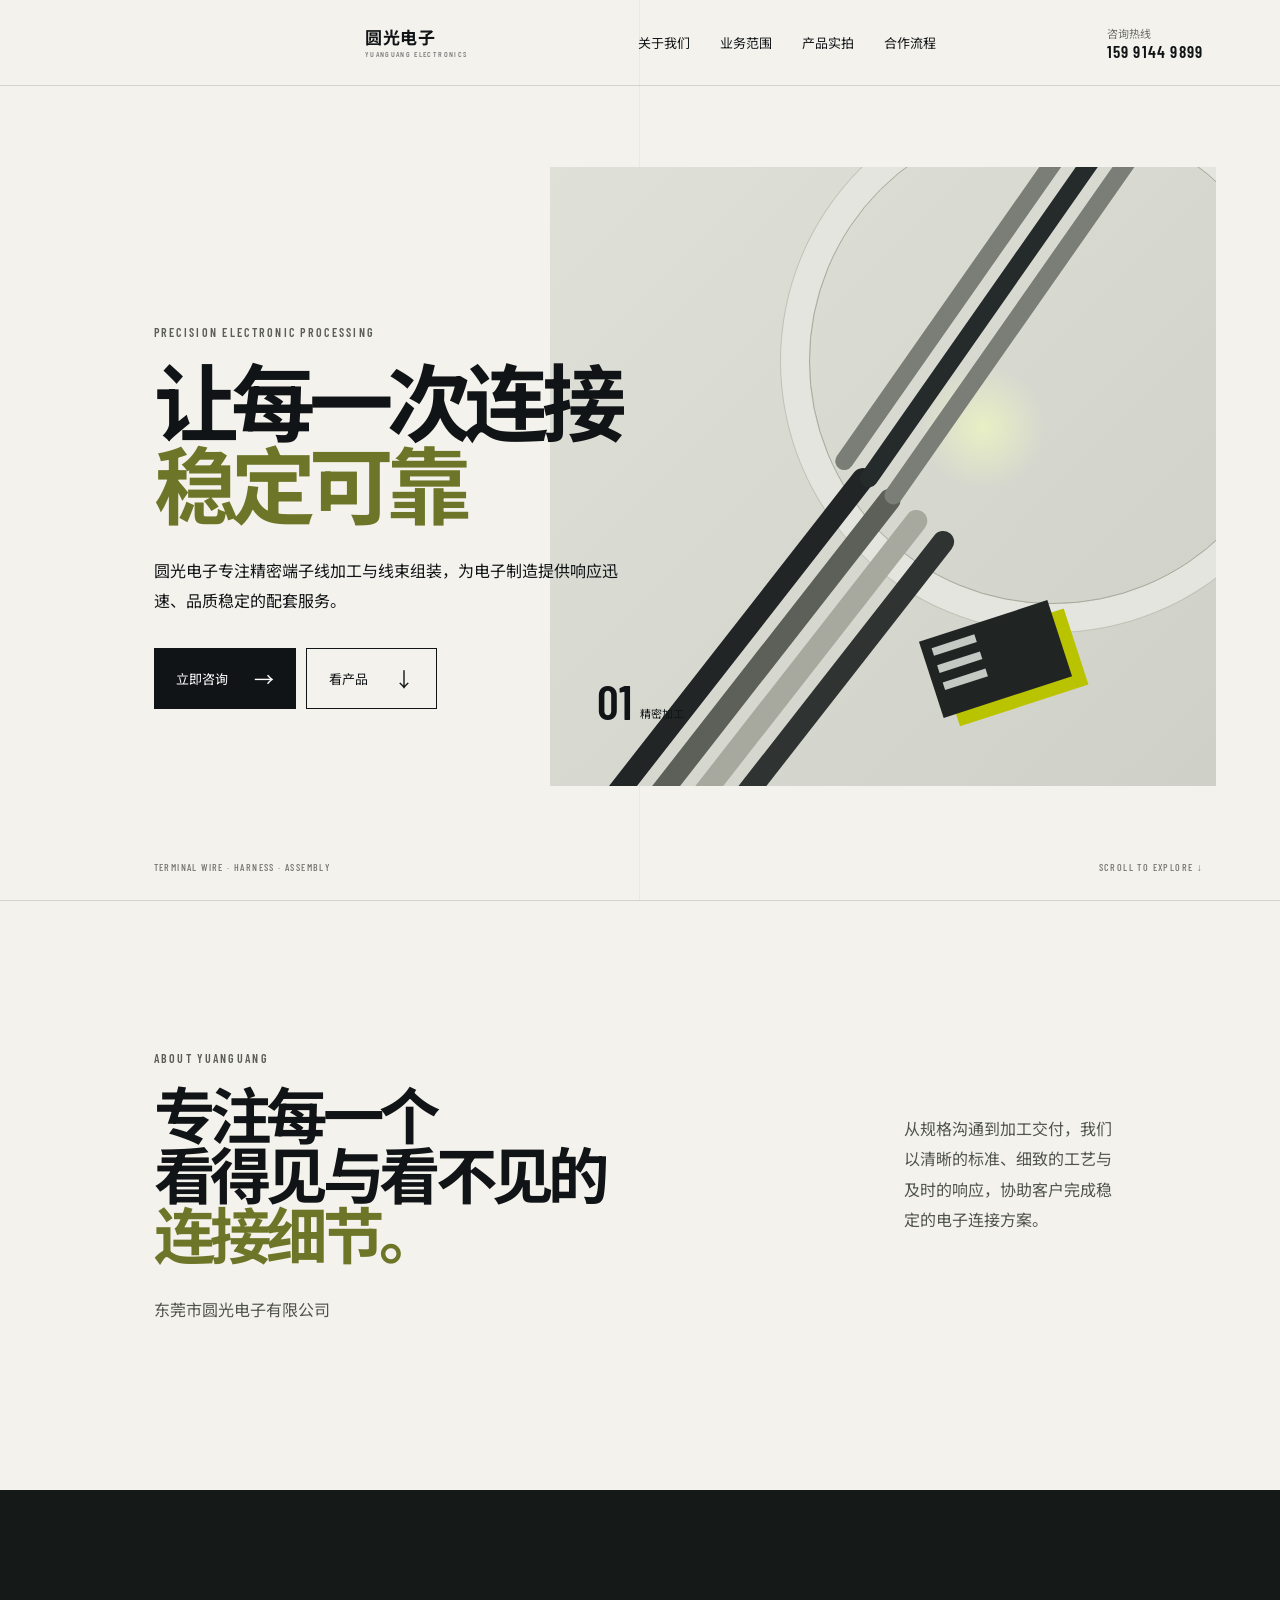
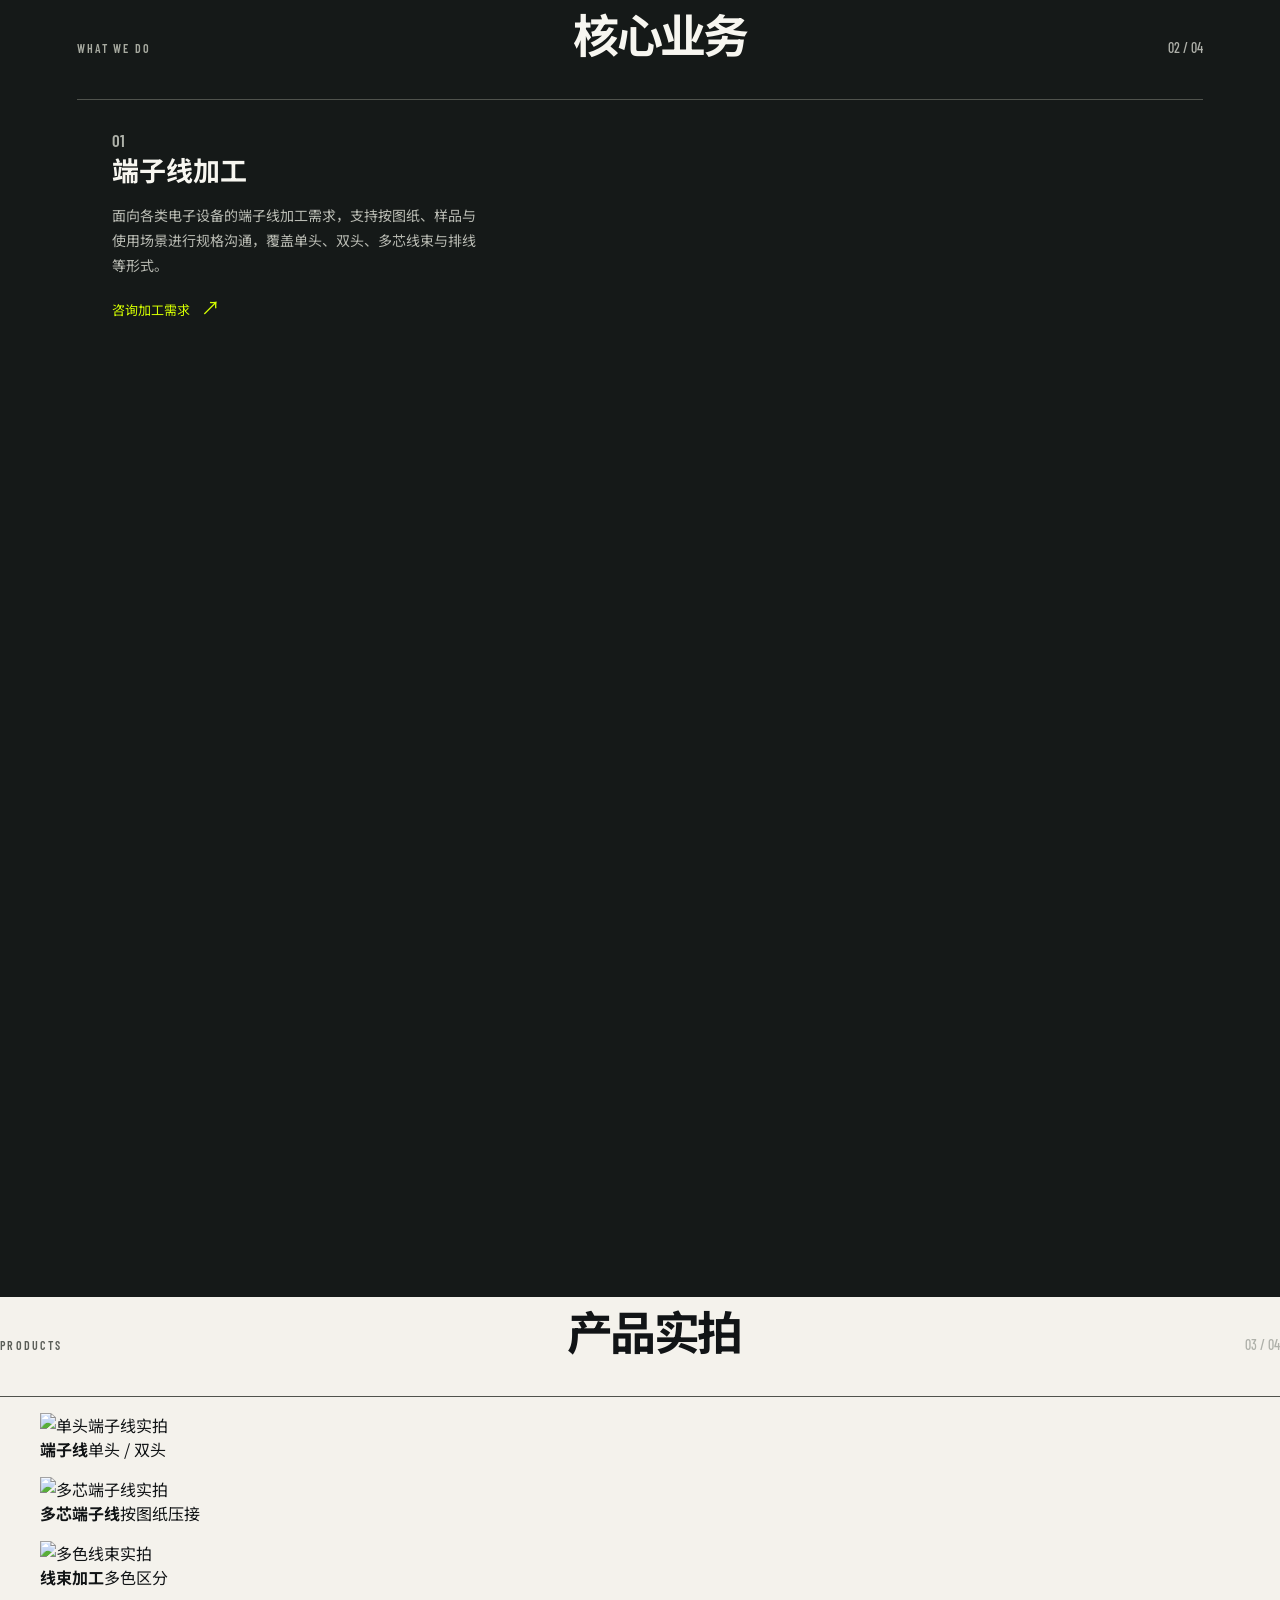
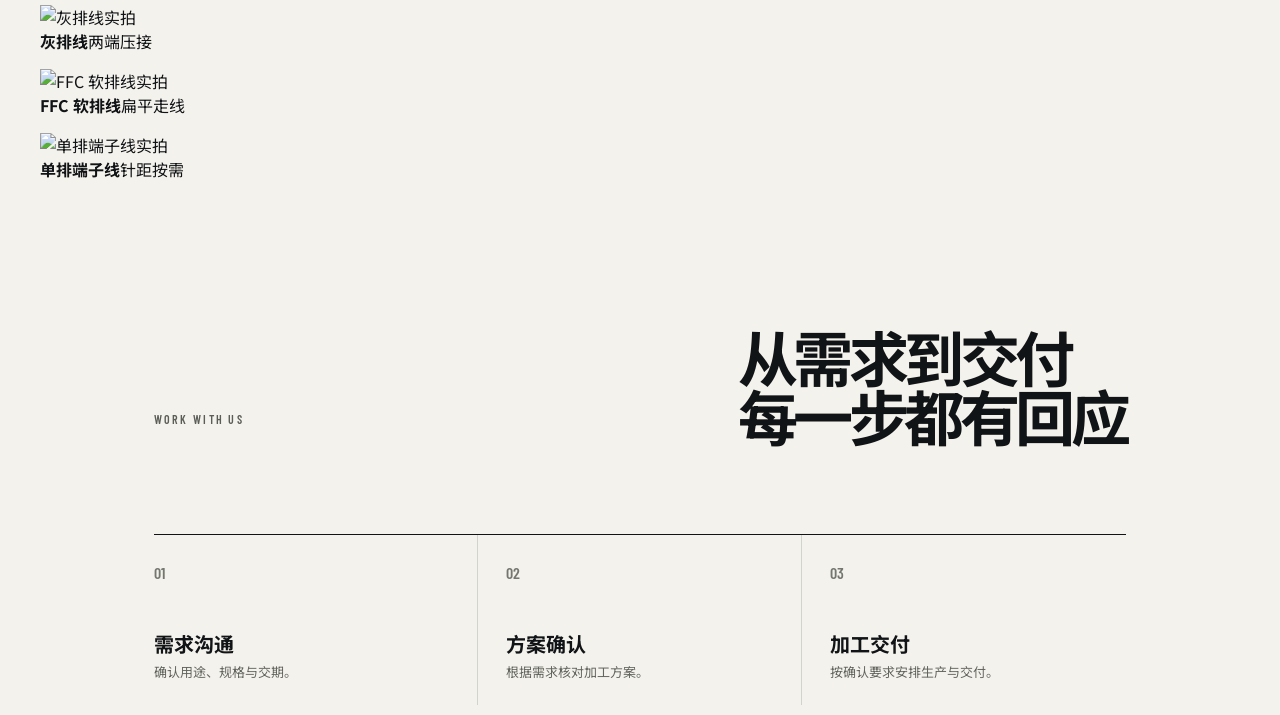
==== commit 9f667e65: "feat: surface the legal company name - add 东莞市圆光电子有限公司 under the about headline, in the footer and o" ====
--- a/public/index.html
+++ b/public/index.html
@@ -24,6 +24,7 @@
     "@context": "https://schema.org",
     "@type": "LocalBusiness",
     "name": "圆光电子",
+    "legalName": "东莞市圆光电子有限公司",
     "description": "精密端子线加工与线束组装，为电子制造提供配套服务。",
     "telephone": "+86-159-9144-9899",
     "url": "https://yuanguang-r.com/",
@@ -81,7 +82,7 @@
 
     <section class="statement" id="about">
       <p class="eyebrow">ABOUT YUANGUANG</p>
-      <div><h2>专注每一个<br>看得见与看不见的<br><strong>连接细节。</strong></h2><p>从规格沟通到加工交付，我们以清晰的标准、细致的工艺与及时的响应，协助客户完成稳定的电子连接方案。</p></div>
+      <div><div class="statement-copy"><h2>专注每一个<br>看得见与看不见的<br><strong>连接细节。</strong></h2><p class="company">东莞市圆光电子有限公司</p></div><p>从规格沟通到加工交付，我们以清晰的标准、细致的工艺与及时的响应，协助客户完成稳定的电子连接方案。</p></div>
     </section>
 
     <section class="services" id="services">
@@ -149,6 +150,6 @@
       </figure>
     </section>
   </main>
-  <footer><a class="brand" href="#top"><span>圆光电子 <small>YUANGUANG ELECTRONICS</small></span></a><p>端子线加工 · 线束组装</p><p>东莞市厚街镇环村北路23号3楼</p><p>© 2026 圆光电子</p></footer>
+  <footer><a class="brand" href="#top"><span>圆光电子 <small>YUANGUANG ELECTRONICS</small></span></a><p>端子线加工 · 线束组装</p><p>东莞市厚街镇环村北路23号3楼</p><p>© 2026 东莞市圆光电子有限公司</p></footer>
 </body>
 </html>
